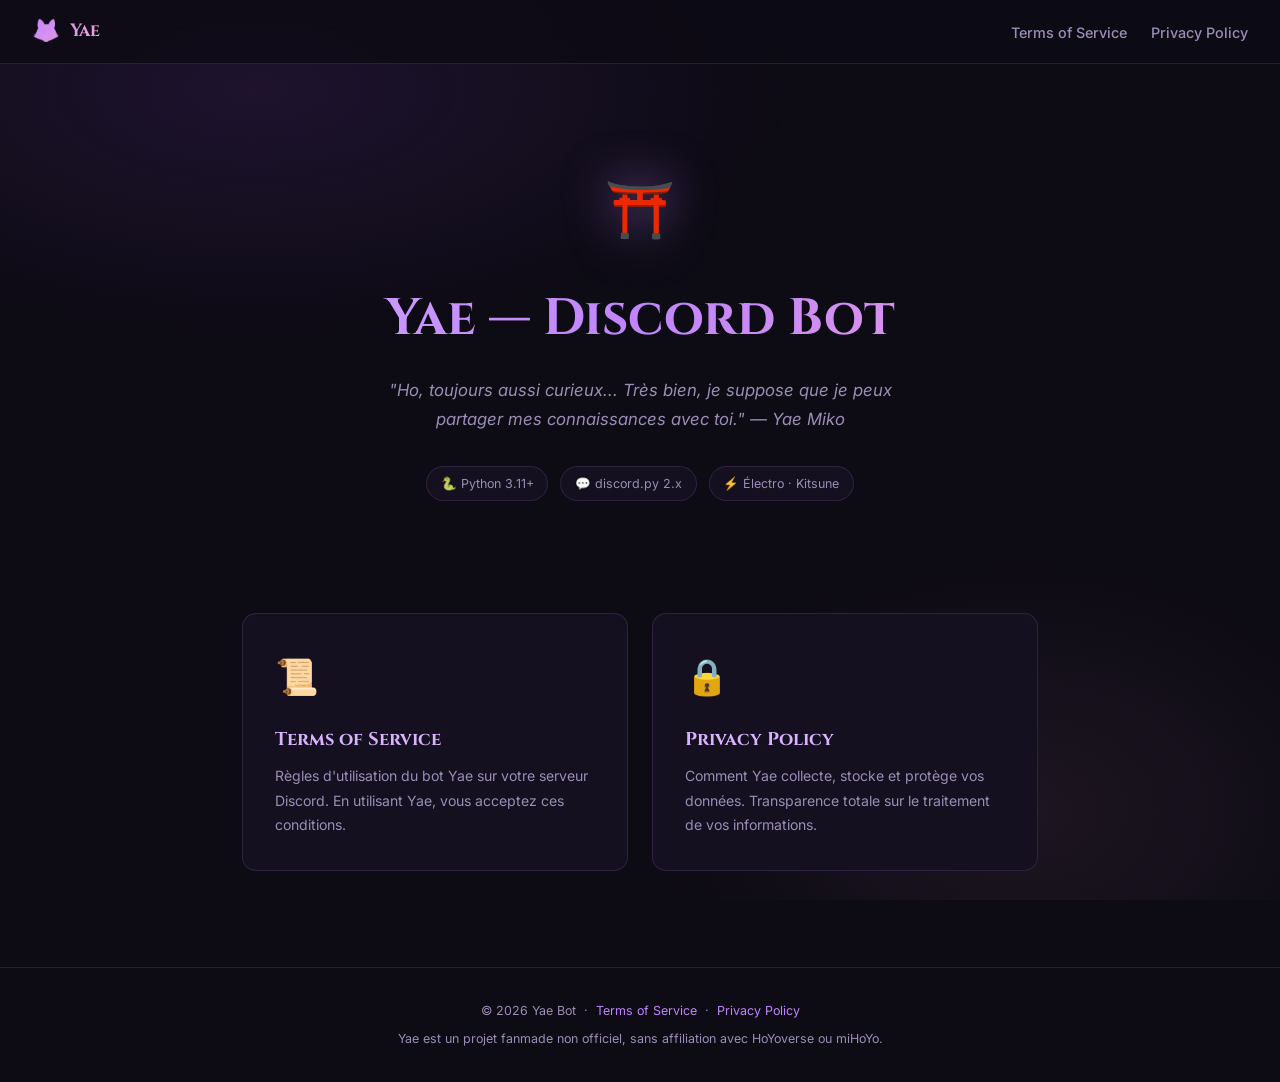
==== index.html @ f6617e18 "init" ====
<!DOCTYPE html>
<html lang="fr">
<head>
  <meta charset="UTF-8" />
  <meta name="viewport" content="width=device-width, initial-scale=1.0" />
  <title>Yae — Discord Bot</title>
  <meta name="description" content="Bot Discord thématique Yae Miko — Gacha, Harem, Actions et plus encore." />
  <link rel="stylesheet" href="style.css" />
</head>
<body>

  <nav>
    <a class="nav-brand" href="index.html">
      <span class="kitsune">🦊</span> Yae
    </a>
    <ul class="nav-links">
      <li><a href="tos.html">Terms of Service</a></li>
      <li><a href="privacy.html">Privacy Policy</a></li>
    </ul>
  </nav>

  <section class="hero">
    <span class="hero-icon">⛩️</span>
    <h1>Yae — Discord Bot</h1>
    <p>
      "Ho, toujours aussi curieux... Très bien, je suppose que je peux partager
      mes connaissances avec toi." — <em>Yae Miko</em>
    </p>
    <div class="badge-row">
      <span class="badge">🐍 Python 3.11+</span>
      <span class="badge">💬 discord.py 2.x</span>
      <span class="badge">⚡ Électro · Kitsune</span>
    </div>
  </section>

  <div class="cards">
    <a class="card" href="tos.html">
      <div class="card-icon">📜</div>
      <h2>Terms of Service</h2>
      <p>
        Règles d'utilisation du bot Yae sur votre serveur Discord.
        En utilisant Yae, vous acceptez ces conditions.
      </p>
    </a>
    <a class="card" href="privacy.html">
      <div class="card-icon">🔒</div>
      <h2>Privacy Policy</h2>
      <p>
        Comment Yae collecte, stocke et protège vos données.
        Transparence totale sur le traitement de vos informations.
      </p>
    </a>
  </div>

  <footer>
    <p>
      &copy; 2026 Yae Bot &nbsp;·&nbsp;
      <a href="tos.html">Terms of Service</a> &nbsp;·&nbsp;
      <a href="privacy.html">Privacy Policy</a>
    </p>
    <p style="margin-top:.4rem;">
      Yae est un projet fanmade non officiel, sans affiliation avec HoYoverse ou miHoYo.
    </p>
  </footer>

</body>
</html>
---- style.css ----
@import url('https://fonts.googleapis.com/css2?family=Cinzel:wght@400;600;700&family=Inter:wght@300;400;500;600&display=swap');

:root {
  --bg:          #0d0b14;
  --bg-card:     #14101f;
  --bg-card2:    #1b1529;
  --border:      rgba(192, 132, 252, 0.15);
  --border-glow: rgba(192, 132, 252, 0.4);
  --purple:      #c084fc;
  --purple-dim:  #9b5de5;
  --pink:        #f9a8d4;
  --lavender:    #d8b4fe;
  --text:        #e2d9f3;
  --text-muted:  #9b8db5;
  --radius:      14px;
}

*, *::before, *::after { box-sizing: border-box; margin: 0; padding: 0; }

html { scroll-behavior: smooth; }

body {
  font-family: 'Inter', sans-serif;
  background: var(--bg);
  color: var(--text);
  line-height: 1.75;
  min-height: 100vh;
}

/* ── Ambient glow background ───────────────────────────────────────── */
body::before {
  content: '';
  position: fixed;
  inset: 0;
  background:
    radial-gradient(ellipse 60% 40% at 20% 10%, rgba(160,80,240,.12) 0%, transparent 70%),
    radial-gradient(ellipse 50% 50% at 80% 90%, rgba(249,168,212,.07) 0%, transparent 60%);
  pointer-events: none;
  z-index: 0;
}

/* ── Nav ────────────────────────────────────────────────────────────── */
nav {
  position: sticky;
  top: 0;
  z-index: 100;
  backdrop-filter: blur(18px);
  background: rgba(13,11,20,.8);
  border-bottom: 1px solid var(--border);
  padding: 0 2rem;
  height: 64px;
  display: flex;
  align-items: center;
  justify-content: space-between;
}

.nav-brand {
  display: flex;
  align-items: center;
  gap: .6rem;
  text-decoration: none;
  font-family: 'Cinzel', serif;
  font-size: 1.1rem;
  font-weight: 700;
  background: linear-gradient(135deg, var(--purple), var(--pink));
  -webkit-background-clip: text;
  -webkit-text-fill-color: transparent;
  background-clip: text;
}

.nav-brand .kitsune { font-size: 1.4rem; -webkit-text-fill-color: unset; }

.nav-links { display: flex; gap: 1.5rem; list-style: none; }

.nav-links a {
  text-decoration: none;
  color: var(--text-muted);
  font-size: .9rem;
  font-weight: 500;
  transition: color .2s;
}

.nav-links a:hover,
.nav-links a.active { color: var(--purple); }

/* ── Hero ───────────────────────────────────────────────────────────── */
.hero {
  position: relative;
  z-index: 1;
  text-align: center;
  padding: 6rem 2rem 4rem;
}

.hero-icon {
  font-size: 3.5rem;
  display: block;
  margin-bottom: 1rem;
  filter: drop-shadow(0 0 24px rgba(192,132,252,.6));
}

.hero h1 {
  font-family: 'Cinzel', serif;
  font-size: clamp(2rem, 5vw, 3.2rem);
  font-weight: 700;
  background: linear-gradient(135deg, var(--lavender) 0%, var(--purple) 50%, var(--pink) 100%);
  -webkit-background-clip: text;
  -webkit-text-fill-color: transparent;
  background-clip: text;
  margin-bottom: .75rem;
}

.hero p {
  color: var(--text-muted);
  font-size: 1.05rem;
  max-width: 520px;
  margin: 0 auto 2rem;
  font-style: italic;
}

.badge-row { display: flex; gap: .75rem; justify-content: center; flex-wrap: wrap; }

.badge {
  display: inline-flex;
  align-items: center;
  gap: .4rem;
  padding: .35rem .85rem;
  border-radius: 999px;
  border: 1px solid var(--border);
  background: var(--bg-card);
  font-size: .78rem;
  color: var(--text-muted);
}

/* ── Cards grid ─────────────────────────────────────────────────────── */
.cards {
  position: relative;
  z-index: 1;
  display: grid;
  grid-template-columns: repeat(auto-fit, minmax(280px, 1fr));
  gap: 1.5rem;
  max-width: 860px;
  margin: 3rem auto 6rem;
  padding: 0 2rem;
}

.card {
  background: var(--bg-card);
  border: 1px solid var(--border);
  border-radius: var(--radius);
  padding: 2rem;
  text-decoration: none;
  color: inherit;
  transition: border-color .25s, transform .2s, box-shadow .25s;
  display: block;
}

.card:hover {
  border-color: var(--border-glow);
  transform: translateY(-4px);
  box-shadow: 0 12px 40px rgba(160,80,240,.15);
}

.card-icon { font-size: 2.2rem; margin-bottom: 1rem; }

.card h2 {
  font-family: 'Cinzel', serif;
  font-size: 1.15rem;
  color: var(--lavender);
  margin-bottom: .5rem;
}

.card p { font-size: .88rem; color: var(--text-muted); }

/* ── Page layout ────────────────────────────────────────────────────── */
.page {
  position: relative;
  z-index: 1;
  max-width: 820px;
  margin: 0 auto;
  padding: 4rem 2rem 6rem;
}

.page-header { text-align: center; margin-bottom: 3rem; }

.page-header .icon {
  font-size: 3rem;
  display: block;
  margin-bottom: .75rem;
  filter: drop-shadow(0 0 20px rgba(192,132,252,.5));
}

.page-header h1 {
  font-family: 'Cinzel', serif;
  font-size: clamp(1.6rem, 4vw, 2.4rem);
  background: linear-gradient(135deg, var(--lavender), var(--purple));
  -webkit-background-clip: text;
  -webkit-text-fill-color: transparent;
  background-clip: text;
}

.meta-row {
  display: flex;
  gap: 1.5rem;
  justify-content: center;
  flex-wrap: wrap;
  margin-top: 1rem;
}

.meta-row span {
  font-size: .8rem;
  color: var(--text-muted);
  display: flex;
  align-items: center;
  gap: .3rem;
}

/* ── Section ────────────────────────────────────────────────────────── */
.section {
  background: var(--bg-card);
  border: 1px solid var(--border);
  border-radius: var(--radius);
  padding: 1.75rem 2rem;
  margin-bottom: 1.25rem;
  transition: border-color .2s;
}

.section:hover { border-color: rgba(192,132,252,.25); }

.section-title {
  font-family: 'Cinzel', serif;
  font-size: 1rem;
  color: var(--purple);
  margin-bottom: 1rem;
  display: flex;
  align-items: center;
  gap: .5rem;
}

.section-title::after {
  content: '';
  flex: 1;
  height: 1px;
  background: linear-gradient(to right, var(--border), transparent);
  margin-left: .5rem;
}

.section p { font-size: .92rem; color: var(--text); margin-bottom: .65rem; }
.section p:last-child { margin-bottom: 0; }

.section ul, .section ol {
  padding-left: 1.4rem;
  font-size: .92rem;
  color: var(--text);
}

.section li { margin-bottom: .4rem; }

.section a { color: var(--purple); text-decoration: none; }
.section a:hover { text-decoration: underline; }

/* ── Highlight box ──────────────────────────────────────────────────── */
.highlight {
  background: rgba(192,132,252,.06);
  border: 1px solid rgba(192,132,252,.2);
  border-left: 3px solid var(--purple);
  border-radius: 8px;
  padding: 1rem 1.25rem;
  font-size: .88rem;
  color: var(--lavender);
  margin-top: .75rem;
}

/* ── Table ──────────────────────────────────────────────────────────── */
table {
  width: 100%;
  border-collapse: collapse;
  font-size: .88rem;
  margin-top: .75rem;
}

th {
  text-align: left;
  color: var(--purple);
  font-weight: 600;
  padding: .5rem .75rem;
  border-bottom: 1px solid var(--border);
}

td { padding: .5rem .75rem; border-bottom: 1px solid rgba(192,132,252,.07); color: var(--text); }

tr:last-child td { border-bottom: none; }

/* ── Footer ─────────────────────────────────────────────────────────── */
footer {
  position: relative;
  z-index: 1;
  border-top: 1px solid var(--border);
  text-align: center;
  padding: 2rem;
  font-size: .78rem;
  color: var(--text-muted);
}

footer a { color: var(--purple); text-decoration: none; }
footer a:hover { text-decoration: underline; }

/* ── Divider ────────────────────────────────────────────────────────── */
.divider {
  border: none;
  border-top: 1px solid var(--border);
  margin: 2rem 0;
}

/* ── Responsive ─────────────────────────────────────────────────────── */
@media (max-width: 600px) {
  nav { padding: 0 1rem; }
  .page { padding: 2.5rem 1rem 4rem; }
  .section { padding: 1.25rem 1.25rem; }
  .cards { grid-template-columns: 1fr; }
}
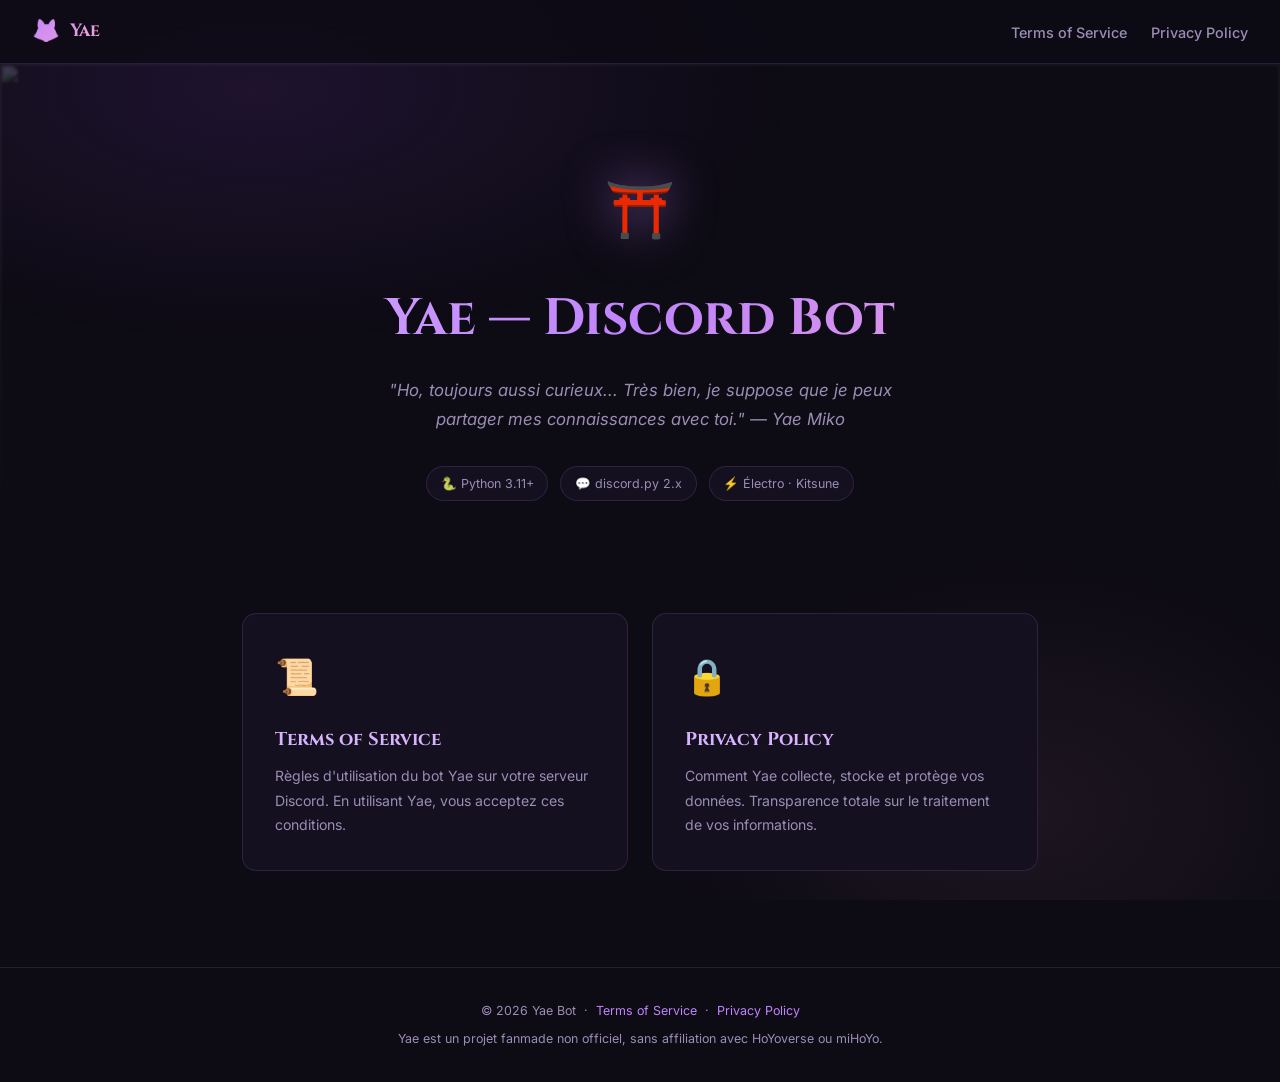
==== commit 537ff200: "init" ====
--- a/index.html
+++ b/index.html
@@ -20,6 +20,9 @@
   </nav>
 
   <section class="hero">
+    <div class="hero-bg">
+      <img src="https://media1.tenor.com/m/dOmSsnsbltsAAAAd/yae-miko-yae.gif" alt="" aria-hidden="true" />
+    </div>
     <span class="hero-icon">⛩️</span>
     <h1>Yae — Discord Bot</h1>
     <p>
--- a/style.css
+++ b/style.css
@@ -89,7 +89,28 @@
   z-index: 1;
   text-align: center;
   padding: 6rem 2rem 4rem;
-}
+  overflow: hidden;
+}
+
+.hero-bg {
+  position: absolute;
+  inset: 0;
+  z-index: 0;
+  pointer-events: none;
+}
+
+.hero-bg img {
+  width: 100%;
+  height: 100%;
+  object-fit: cover;
+  object-position: center 20%;
+  opacity: .18;
+  -webkit-mask-image: linear-gradient(to bottom, black 0%, black 35%, transparent 100%);
+  mask-image: linear-gradient(to bottom, black 0%, black 35%, transparent 100%);
+  filter: blur(1.5px) saturate(1.4);
+}
+
+.hero > *:not(.hero-bg) { position: relative; z-index: 1; }
 
 .hero-icon {
   font-size: 3.5rem;
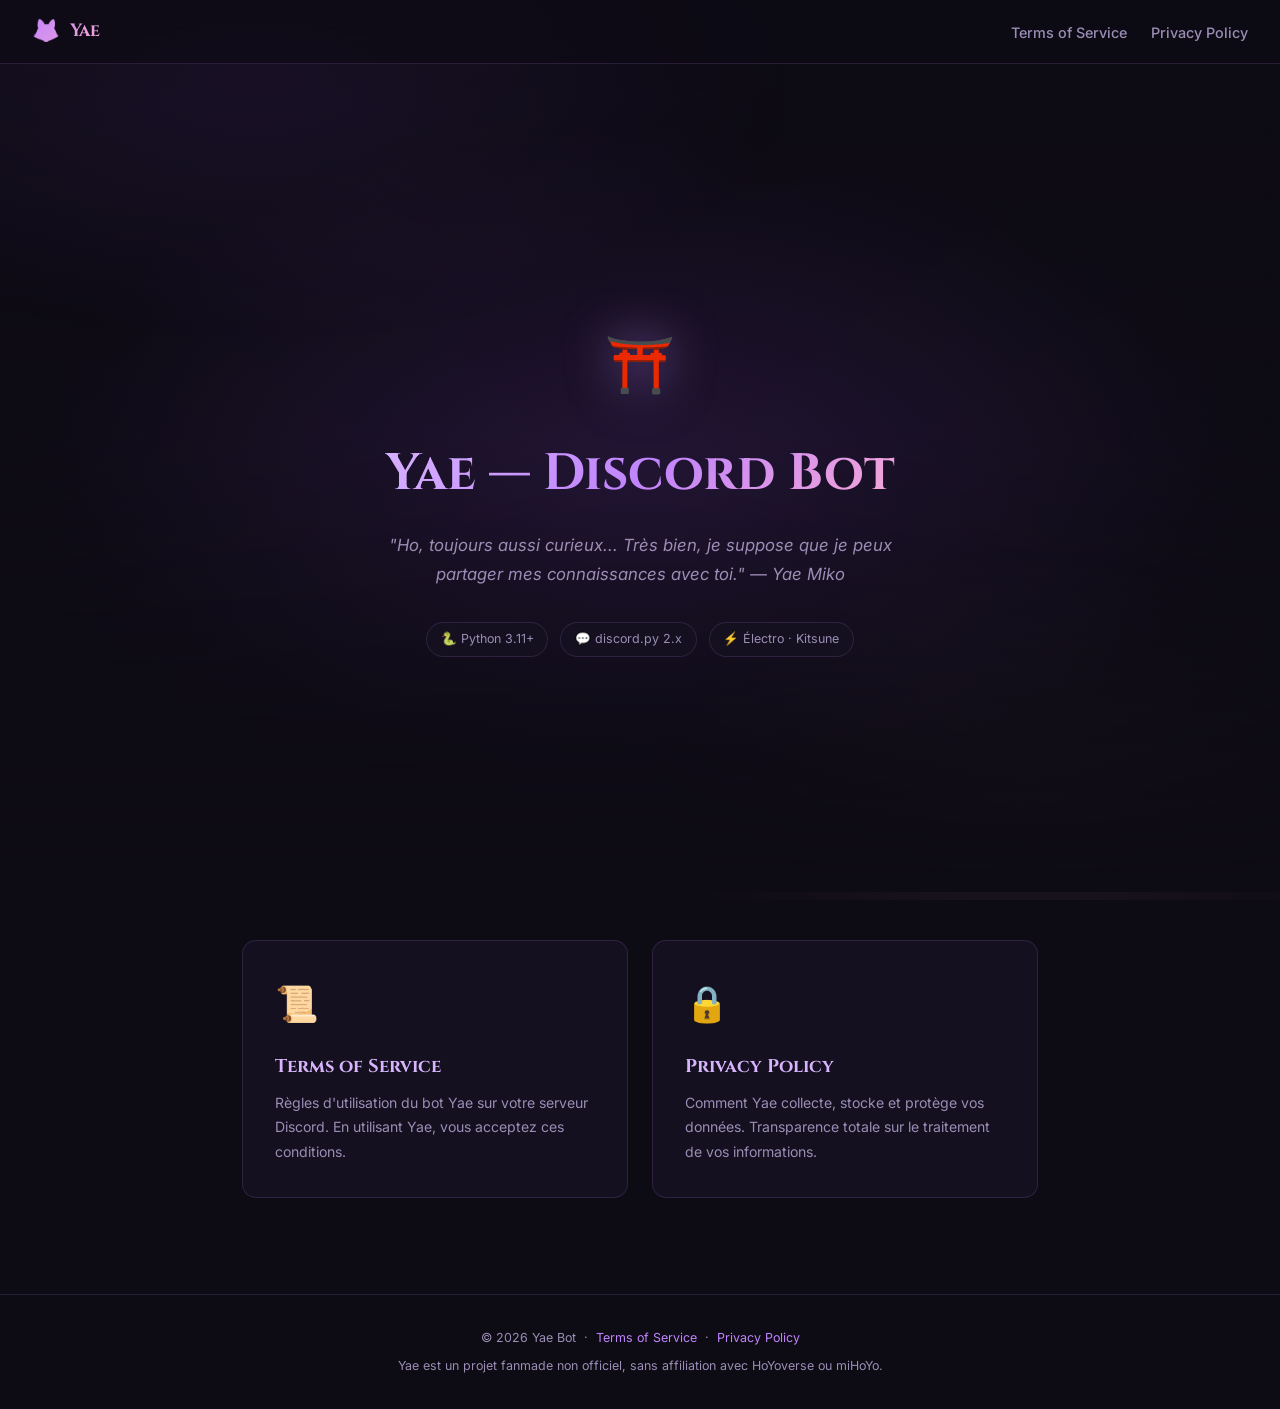
==== commit ab75dc39: "changes accueil" ====
--- a/index.html
+++ b/index.html
@@ -21,7 +21,9 @@
 
   <section class="hero">
     <div class="hero-bg">
-      <img src="https://media1.tenor.com/m/dOmSsnsbltsAAAAd/yae-miko-yae.gif" alt="" aria-hidden="true" />
+      <video autoplay muted loop playsinline>
+        <source src="yae-miko-sacred-sakura-torii-gate-genshin-impact-moewalls-com.mp4" type="video/mp4">
+      </video>
     </div>
     <span class="hero-icon">⛩️</span>
     <h1>Yae — Discord Bot</h1>
--- a/style.css
+++ b/style.css
@@ -88,8 +88,13 @@
   position: relative;
   z-index: 1;
   text-align: center;
-  padding: 6rem 2rem 4rem;
+  padding: 6rem 2rem 5rem;
   overflow: hidden;
+  min-height: 92vh;
+  display: flex;
+  flex-direction: column;
+  align-items: center;
+  justify-content: center;
 }
 
 .hero-bg {
@@ -99,15 +104,27 @@
   pointer-events: none;
 }
 
-.hero-bg img {
+.hero-bg video {
   width: 100%;
   height: 100%;
   object-fit: cover;
   object-position: center 20%;
-  opacity: .18;
-  -webkit-mask-image: linear-gradient(to bottom, black 0%, black 35%, transparent 100%);
-  mask-image: linear-gradient(to bottom, black 0%, black 35%, transparent 100%);
-  filter: blur(1.5px) saturate(1.4);
+  opacity: .55;
+  filter: saturate(1.3) brightness(.7);
+}
+
+.hero-bg::after {
+  content: '';
+  position: absolute;
+  inset: 0;
+  background:
+    linear-gradient(to bottom,
+      rgba(13,11,20,.35) 0%,
+      rgba(13,11,20,.15) 45%,
+      rgba(13,11,20,.65) 80%,
+      var(--bg) 100%),
+    radial-gradient(ellipse 70% 60% at 50% 50%, rgba(160,80,240,.18) 0%, transparent 70%);
+  pointer-events: none;
 }
 
 .hero > *:not(.hero-bg) { position: relative; z-index: 1; }
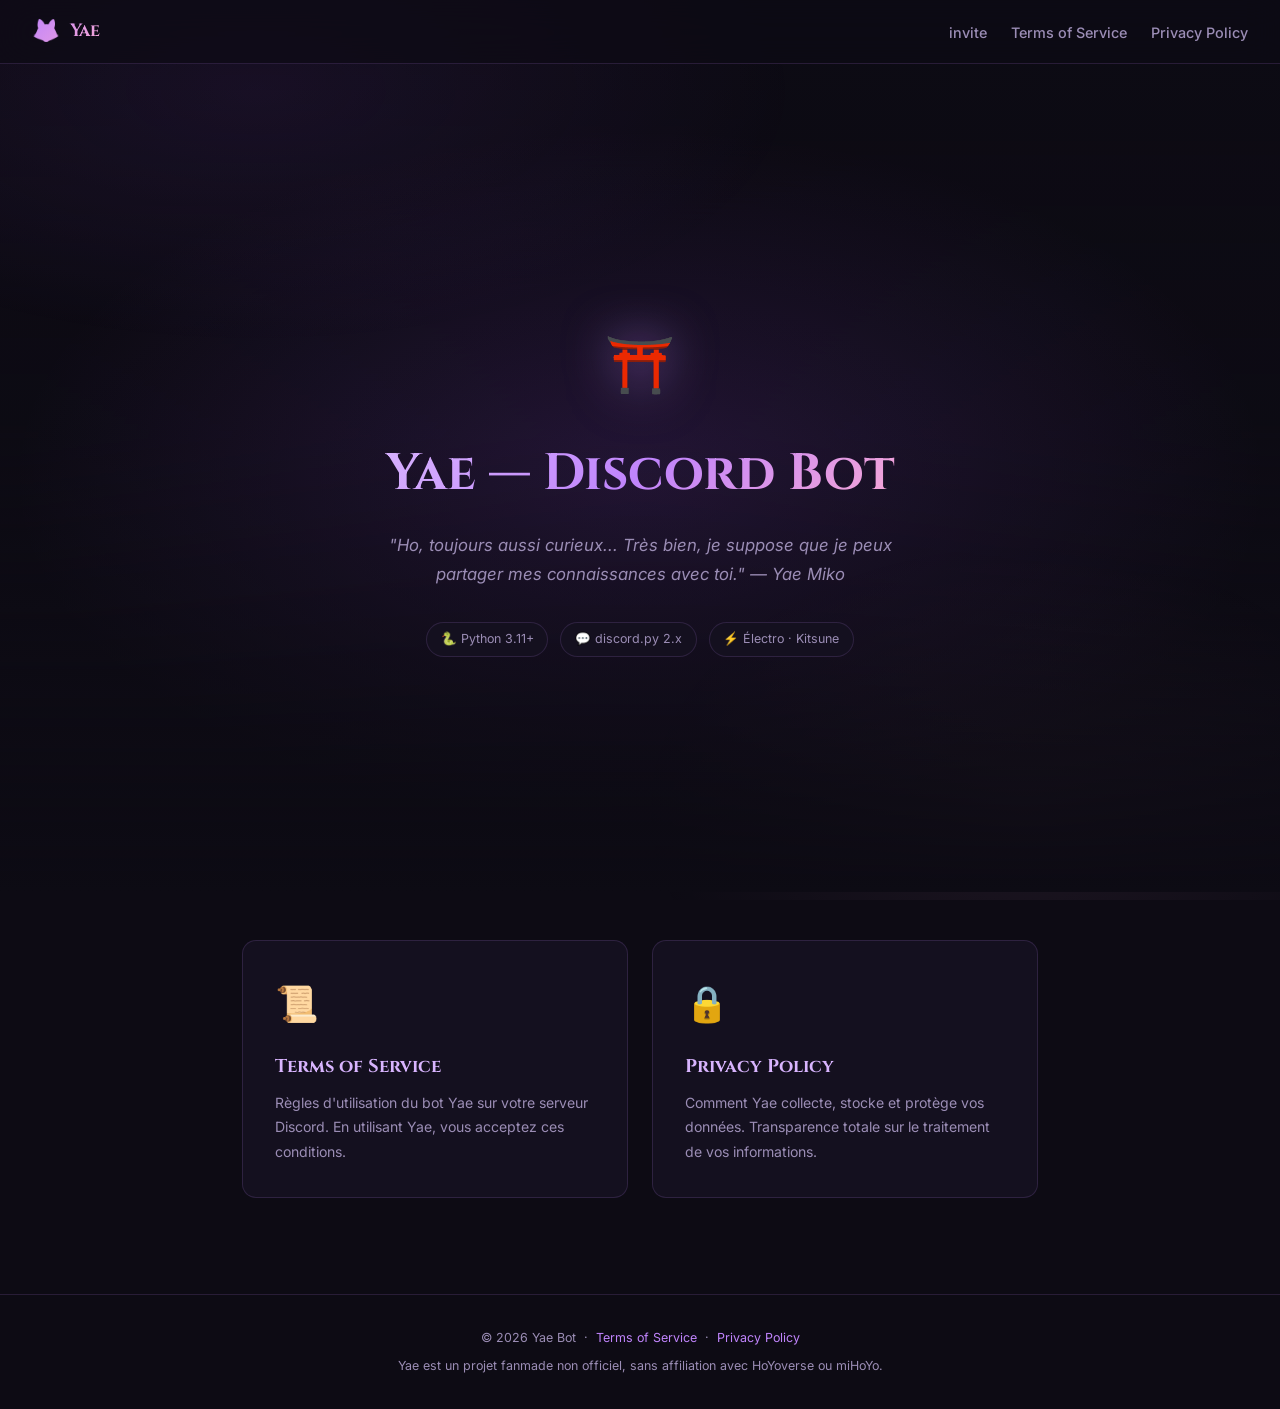
==== commit 6e801d33: "invite" ====
--- a/index.html
+++ b/index.html
@@ -14,6 +14,7 @@
       <span class="kitsune">🦊</span> Yae
     </a>
     <ul class="nav-links">
+      <li><a href="https://discord.com/oauth2/authorize?client_id=1476812577047576707" target="_blank" rel="noopener noreferrer">invite</a></li>
       <li><a href="tos.html">Terms of Service</a></li>
       <li><a href="privacy.html">Privacy Policy</a></li>
     </ul>
@@ -22,7 +23,7 @@
   <section class="hero">
     <div class="hero-bg">
       <video autoplay muted loop playsinline>
-        <source src="yae-miko-sacred-sakura-torii-gate-genshin-impact-moewalls-com.mp4" type="video/mp4">
+        <source src="yae-bg-compressed.mp4" type="video/mp4">
       </video>
     </div>
     <span class="hero-icon">⛩️</span>
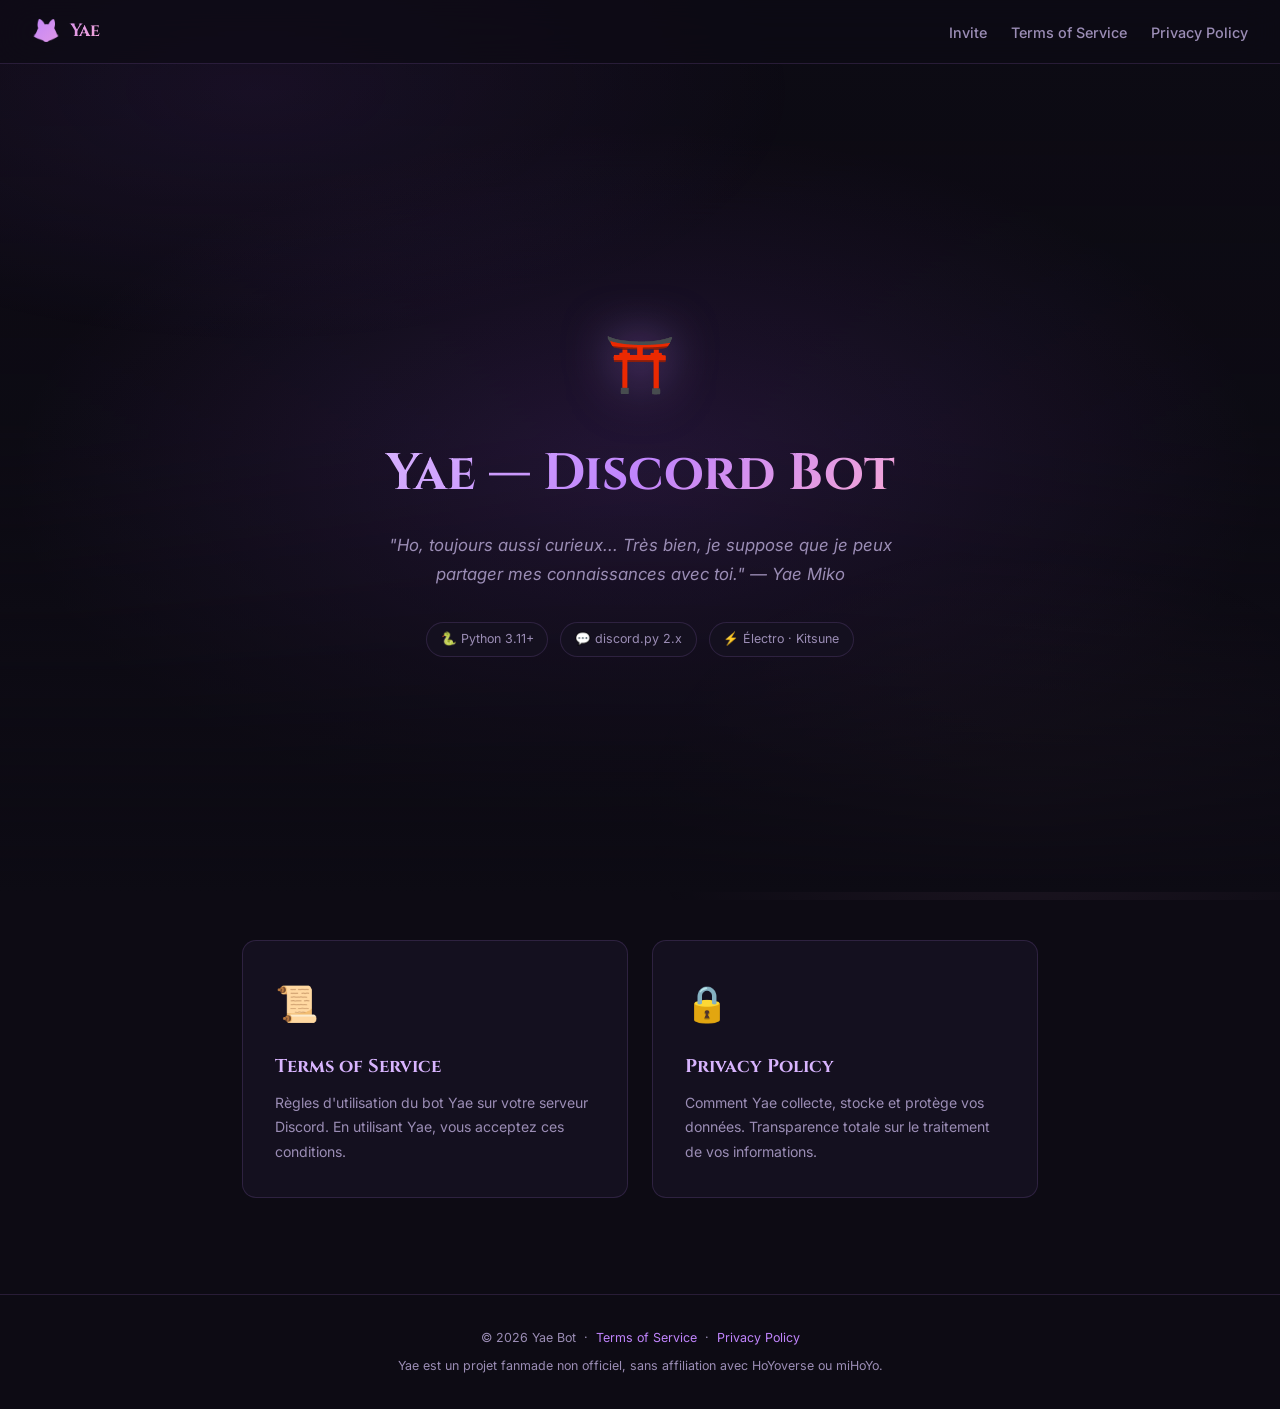
==== commit 5cd2e0cb: "init" ====
--- a/index.html
+++ b/index.html
@@ -14,7 +14,7 @@
       <span class="kitsune">🦊</span> Yae
     </a>
     <ul class="nav-links">
-      <li><a href="https://discord.com/oauth2/authorize?client_id=1476812577047576707" target="_blank" rel="noopener noreferrer">invite</a></li>
+      <li><a href="https://discord.com/oauth2/authorize?client_id=1476812577047576707" target="_blank" rel="noopener noreferrer">Invite</a></li>
       <li><a href="tos.html">Terms of Service</a></li>
       <li><a href="privacy.html">Privacy Policy</a></li>
     </ul>
